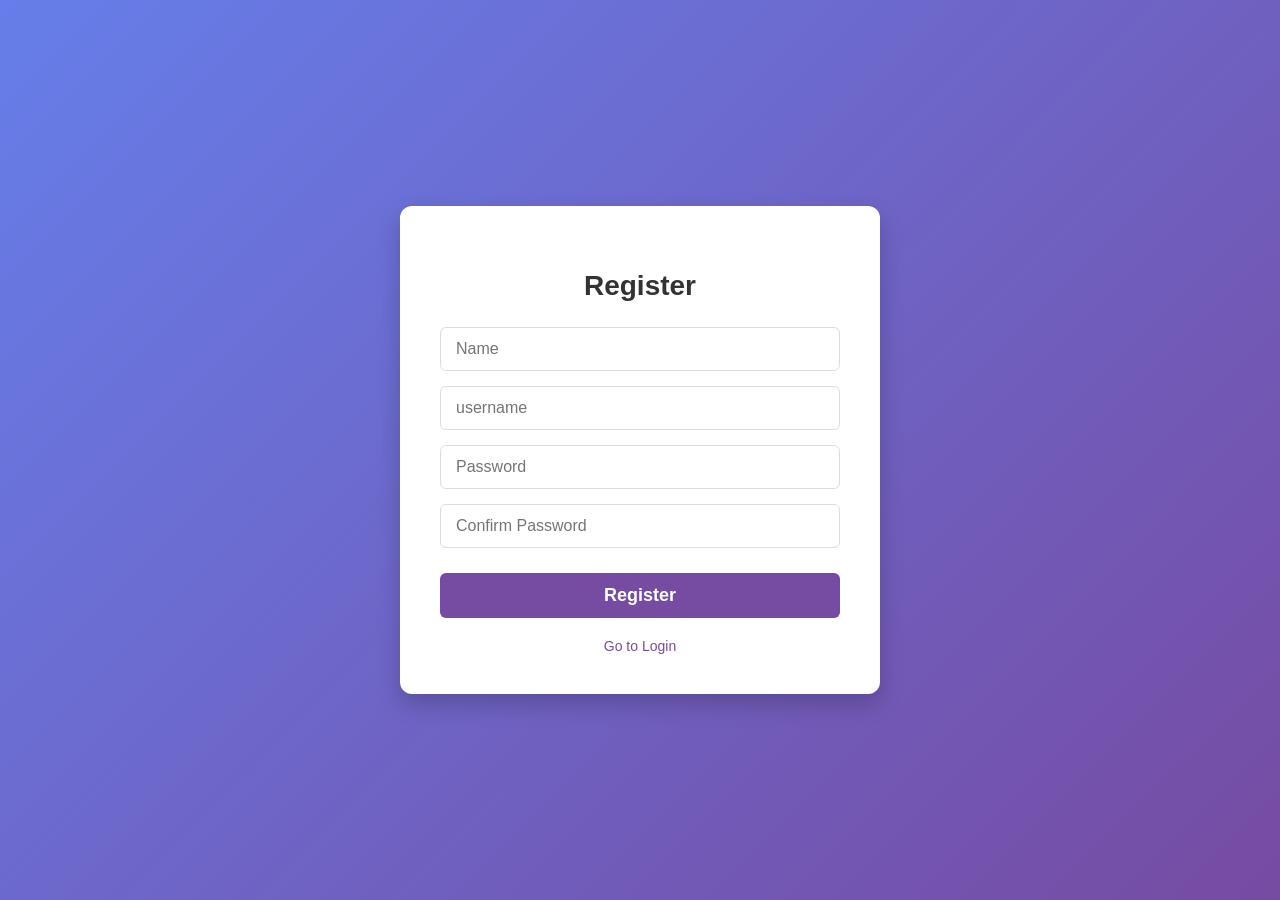
==== Register.html @ 2b0463df "first commit" ====
<!DOCTYPE html>
<html lang="en">
<head>
  <meta charset="UTF-8">
  <meta name="viewport" content="width=device-width, initial-scale=1.0">
  <title>Register Form</title>
<link rel="stylesheet" href="Register.css">
</head>
<body>
  <form id="registerForm">
    <h2>Register</h2>
    <input type="text" placeholder="Name" id="name" required>
    <input type="text" placeholder="username" id="username" required>
    <input type="password" placeholder="Password" id="password" required>
    <input type="password" placeholder="Confirm Password" id="confirmPassword" required>
    <button type="submit">Register</button>
    <a href="login.html">Go to Login</a>
  </form>

  <script src="register.js"></script>
</body>
</html>
---- Register.css ----
body {
    font-family: 'Segoe UI', Tahoma, Geneva, Verdana, sans-serif;
    background: linear-gradient(135deg, #667eea 0%, #764ba2 100%);
    display: flex;
    justify-content: center;
    align-items: center;
    height: 100vh;
    margin: 0;
}

#registerForm {
    background: #ffffff;
    padding: 40px;
    border-radius: 12px;
    box-shadow: 0 10px 25px rgba(0, 0, 0, 0.2);
    width: 100%;
    max-width: 400px;
    display: flex;
    flex-direction: column;
}

#registerForm h2 {
    margin-bottom: 25px;
    color: #333;
    text-align: center;
    font-size: 28px;
}

#registerForm input {
    padding: 12px 15px;
    margin-bottom: 15px;
    border: 1px solid #ddd;
    border-radius: 6px;
    outline: none;
    transition: border-color 0.3s ease;
    font-size: 16px;
}

#registerForm input:focus {
    border-color: #764ba2;
    box-shadow: 0 0 5px rgba(118, 75, 162, 0.2);
}


#registerForm button {
    background-color: #764ba2;
    color: white;
    padding: 12px;
    border: none;
    border-radius: 6px;
    font-size: 18px;
    font-weight: 600;
    cursor: pointer;
    transition: background-color 0.3s ease, transform 0.2s ease;
    margin-top: 10px;
}

#registerForm button:hover {
    background-color: #5a3782;
    transform: translateY(-2px);
}

#registerForm button:active {
    transform: translateY(0);
}


#registerForm a {
    text-align: center;
    margin-top: 20px;
    color: #764ba2;
    text-decoration: none;
    font-size: 14px;
}

#registerForm a:hover {
    text-decoration: underline;
}
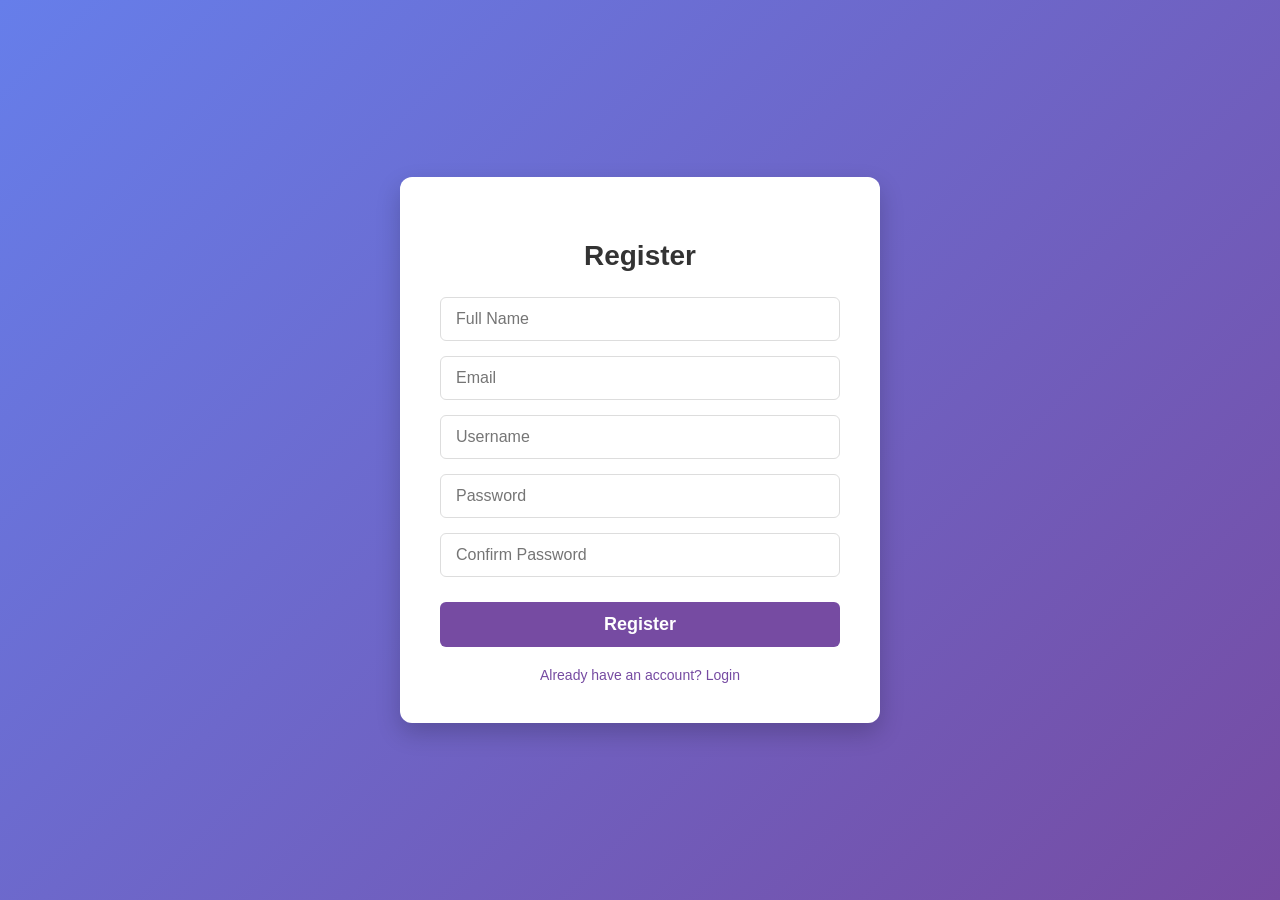
==== commit 0c8a4c53: "first commit" ====
--- a/Register.html
+++ b/Register.html
@@ -4,17 +4,30 @@
   <meta charset="UTF-8">
   <meta name="viewport" content="width=device-width, initial-scale=1.0">
   <title>Register Form</title>
-<link rel="stylesheet" href="Register.css">
+  <link rel="stylesheet" href="Register.css">
 </head>
 <body>
-  <form id="registerForm">
+  <form id="registerForm" novalidate>
     <h2>Register</h2>
-    <input type="text" placeholder="Name" id="name" required>
-    <input type="text" placeholder="username" id="username" required>
+
+    <input type="text" placeholder="Full Name" id="name" required>
+    <span class="error-msg" id="nameError">Name must be at least 3 characters.</span>
+    <input type="email" placeholder="Email" id="email" required>
+    <span class="error-msg" id="emailError">Please enter a valid email address.</span>
+
+    <input type="text" placeholder="Username" id="username" required>
+    <span class="error-msg" id="usernameError">Username: 4–20 chars, letters/numbers/underscores only.</span>
+
     <input type="password" placeholder="Password" id="password" required>
+    <span class="password-strength" id="passwordStrength"></span>
+    <span class="error-msg" id="passwordError"> Password must be 8+ chars with uppercase, lowercase, number & special character.
+    </span>
+
     <input type="password" placeholder="Confirm Password" id="confirmPassword" required>
+    <span class="error-msg" id="confirmError">Passwords do not match.</span>
+
     <button type="submit">Register</button>
-    <a href="login.html">Go to Login</a>
+    <a href="login.html">Already have an account? Login</a>
   </form>
 
   <script src="register.js"></script>
--- a/Register.css
+++ b/Register.css
@@ -76,3 +76,33 @@
 #registerForm a:hover {
     text-decoration: underline;
 }
+
+  .error-msg {
+      color: #e74c3c;
+      font-size: 12px;
+      margin-top: -8px;
+      margin-bottom: 6px;
+      display: none;
+    }
+    .success-msg {
+      color: #27ae60;
+      font-size: 12px;
+      margin-top: -8px;
+      margin-bottom: 6px;
+      display: none;
+    }
+    input.invalid {
+      border: 1.5px solid #e74c3c !important;
+    }
+    input.valid {
+      border: 1.5px solid #27ae60 !important;
+    }
+    .password-strength {
+      font-size: 12px;
+      margin-top: -8px;
+      margin-bottom: 6px;
+      display: none;
+    }
+    .strength-weak   { color: #e74c3c; }
+    .strength-medium { color: #f39c12; }
+    .strength-strong { color: #27ae60; }
